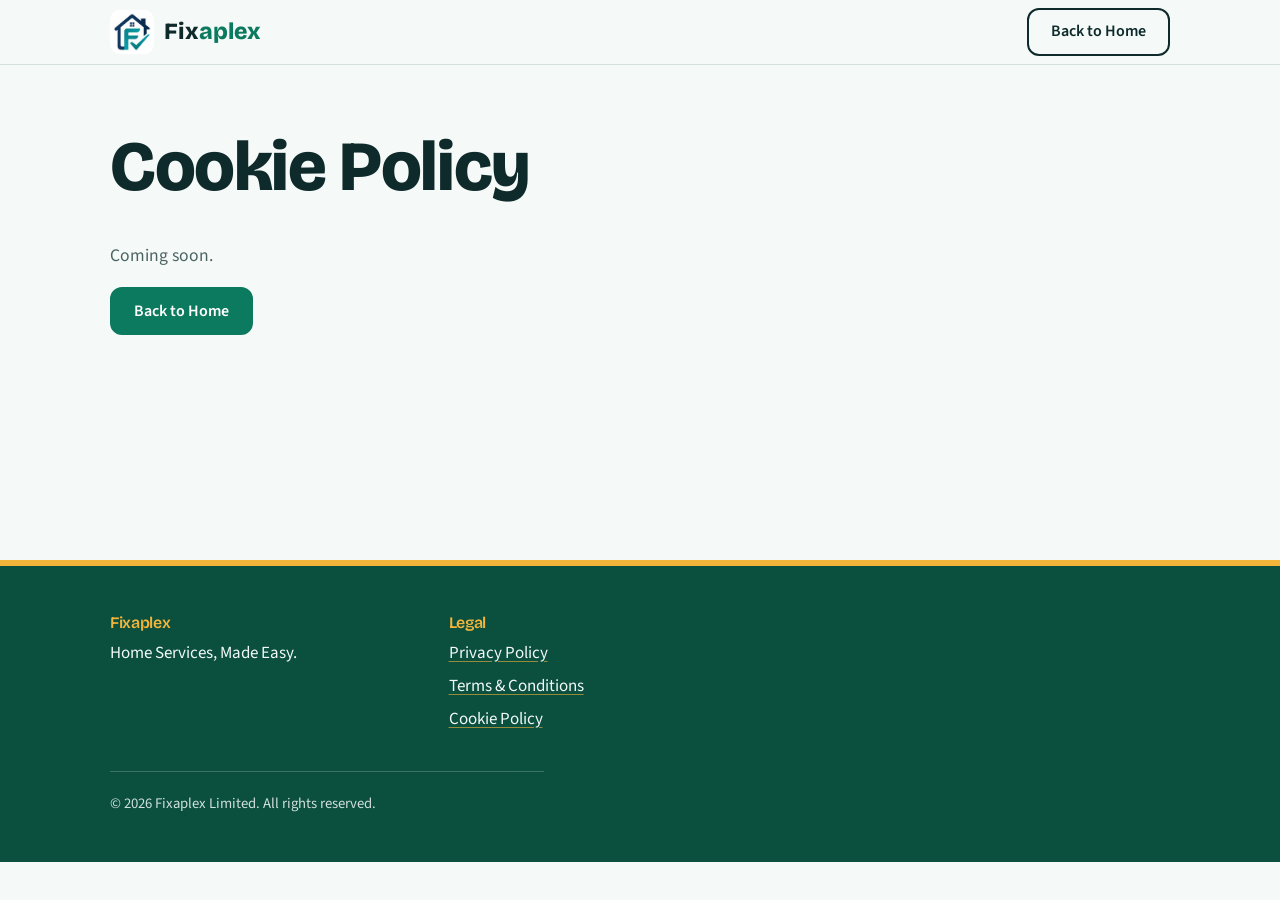
==== cookies.html @ 41e4da3f "update site code" ====
<!DOCTYPE html>
<html lang="en-IE">
<head>
<meta charset="utf-8">
<meta name="viewport" content="width=device-width, initial-scale=1, viewport-fit=cover">
<title>Cookie Policy | Fixaplex</title>
<meta name="robots" content="noindex">
<link rel="icon" href="img/WhatsApp Image 2026-10-07 at 10.31.33 AM.jpeg" type="image/png">
<link rel="stylesheet" href="https://fonts.googleapis.com/css2?family=Bricolage+Grotesque:wght@600;800&family=Source+Sans+3:wght@400;600&display=swap">
<link rel="stylesheet" href="css/styles.css">
</head>
<body>
<header>
 <div class="wrap bar">
  <a class="logo" href="index.html" aria-label="Fixaplex home"><img src="img/WhatsApp Image 2026-10-07 at 10.31.33 AM.jpeg" alt="" width="44" height="44"><span>Fix<b>aplex</b></span></a>
  <a class="btn ghost" href="index.html">Back to Home</a>
 </div>
</header>
<main>
 <section class="wrap legal">
  <h1>Cookie Policy</h1>
  <p class="lead">Coming soon.</p>
  <a class="btn" href="index.html">Back to Home</a>
 </section>
</main>
<footer>
 <div class="wrap">
  <div class="cols">
   <div><h3>Fixaplex</h3><p>Home Services, Made Easy.</p></div>
   <div><h3>Legal</h3><ul><li><a href="privacy.html">Privacy Policy</a></li><li><a href="terms.html">Terms &amp; Conditions</a></li><li><a href="cookies.html">Cookie Policy</a></li></ul></div>
  </div>
  <p class="small">© 2026 Fixaplex Limited. All rights reserved.</p>
 </div>
</footer>
</body>
</html>
---- css/styles.css ----
:root{--bg:#F5F9F7;--surface:#fff;--ink:#0E2A2B;--muted:#4A6362;--green:#0B7A5E;--on-green:#fff;--gold:#F2B53A;--line:#D3E1DC;--tint:#E3F0EB;
box-sizing:border-box;padding-top:env(safe-area-inset-top,0px);padding-bottom:env(safe-area-inset-bottom,0px)}
@media (prefers-color-scheme:dark){:root:not([data-theme="light"]){--bg:#0C1B1C;--surface:#132728;--ink:#EAF4F1;--muted:#A6BDB9;--green:#3FC59C;--on-green:#06241B;--line:#264240;--tint:#16302E}}
:root[data-theme="dark"]{--bg:#0C1B1C;--surface:#132728;--ink:#EAF4F1;--muted:#A6BDB9;--green:#3FC59C;--on-green:#06241B;--line:#264240;--tint:#16302E}
html{scroll-behavior:smooth;scroll-padding-top:72px}
*,*::before,*::after{box-sizing:border-box}
body{margin:0;background:var(--bg);color:var(--ink);font:400 17px/1.6 "Source Sans 3",system-ui,sans-serif}
h1,h2,h3{font-family:"Bricolage Grotesque",system-ui,sans-serif;line-height:1.1;margin:0 0 .5em;letter-spacing:-.02em}
h1{font-size:clamp(2.4rem,8vw,4.4rem);font-weight:800}
h2{font-size:clamp(1.7rem,4.5vw,2.5rem);font-weight:800}
h3{font-size:1.2rem;font-weight:600}
p{margin:0 0 1em;max-width:62ch}
a{color:inherit}
:focus-visible{outline:3px solid var(--gold);outline-offset:3px}
.wrap{max-width:1100px;margin:0 auto;padding:0 20px}
section{padding:30px 0}
.alt{background:var(--tint)}
.lead{color:var(--muted);font-size:1.1rem}
.btn{display:inline-flex;align-items:center;justify-content:center;min-height:48px;padding:0 22px;border-radius:12px;font-weight:600;text-decoration:none;border:2px solid var(--green);background:var(--green);color:var(--on-green);cursor:pointer;font-size:1rem;font-family:inherit}
.btn.ghost{background:transparent;color:var(--ink);border-color:var(--ink)}
.row{display:flex;flex-wrap:wrap;gap:12px;margin:20px 0}
header{position:sticky;top:0;z-index:10;background:var(--bg);border-bottom:1px solid var(--line);padding-top:env(safe-area-inset-top,0px)}
.bar{display:flex;align-items:center;justify-content:space-between;min-height:64px;gap:12px}
.logo{display:inline-flex;align-items:center;gap:10px;font-family:"Bricolage Grotesque",sans-serif;font-weight:800;font-size:1.45rem;text-decoration:none;color:var(--ink)}
.logo b{color:var(--green);font-weight:800}
.logo img{height:44px;width:auto;background:#fff;border-radius:10px;padding:3px}
nav ul{display:none;list-style:none;margin:0;padding:0;gap:18px}
nav a{text-decoration:none;font-weight:600;display:inline-block;padding:10px 4px}
#menu{display:inline-flex;min-height:44px;min-width:44px;align-items:center;justify-content:center;background:none;border:2px solid var(--line);border-radius:10px;color:var(--ink);font-size:1.3rem;cursor:pointer}
nav.open ul{display:flex;flex-direction:column;gap:0;position:absolute;left:0;right:0;top:100%;background:var(--bg);padding:4px 20px 8px;border-bottom:1px solid var(--line)}
nav.open li+li{border-top:1px solid var(--line)}
nav.open a{display:block;padding:11px 0;line-height:1.2}
.hdr-cta{display:none}
@media(min-width:1024px){nav ul{display:flex}#menu{display:none}.hdr-cta{display:inline-flex}}
.hero{display:grid;gap:40px;align-items:center;padding-top:48px}
@media(min-width:900px){.hero{grid-template-columns:1.2fr .8fr}}
.phone{justify-self:center;width:250px;border:8px solid var(--ink);border-radius:36px;background:var(--surface);padding:18px 14px;box-shadow:12px 12px 0 var(--gold)}
.phone .it{border:1px solid var(--line);border-radius:12px;padding:10px 12px;margin-bottom:10px;font-size:.92rem}
.phone .it b{display:block;font-family:"Bricolage Grotesque",sans-serif}
.phone .ok{background:var(--green);color:var(--on-green);border-color:var(--green);text-align:center;font-weight:600}
.grid{display:grid;gap:16px;margin-top:28px}
@media(min-width:700px){.g4{grid-template-columns:repeat(2,1fr)}}
@media(min-width:1000px){.g4{grid-template-columns:repeat(4,1fr)}.g3{grid-template-columns:repeat(3,1fr)}}
.card{background:var(--surface);border:1px solid var(--line);border-radius:14px;padding:22px}
.card p{color:var(--muted)}
.card .btn{margin-top:4px}
.steps{list-style:none;margin:28px 0;padding:0;counter-reset:s;display:grid;gap:14px}
.steps li{counter-increment:s;background:var(--surface);border:1px solid var(--line);border-radius:14px;padding:18px 18px 18px 64px;position:relative}
.steps li::before{content:counter(s);position:absolute;left:16px;top:16px;width:34px;height:34px;border-radius:50%;background:var(--gold);color:#0E2A2B;display:grid;place-items:center;font-weight:800}
.steps h3{margin-bottom:.2em}.steps p{margin:0;color:var(--muted)}
@media(min-width:1000px){.steps{grid-template-columns:repeat(5,1fr)}.steps li{padding:62px 16px 18px}.steps li::before{top:16px}}
/* Journey: vertical timeline on small screens, arrow strip on desktop */
.journey{list-style:none;padding:0;margin:24px 0;counter-reset:j}
.journey li{counter-increment:j;position:relative;padding:6px 0 22px 52px;font-weight:600;font-size:1.1rem;line-height:1.3}
.journey li::before{content:counter(j);position:absolute;left:0;top:0;width:36px;height:36px;border-radius:50%;background:var(--green);color:var(--on-green);display:grid;place-items:center;font-weight:800}
.journey li:not(:last-child)::after{content:"";position:absolute;left:17px;top:42px;bottom:4px;width:2px;background:var(--line)}
.journey li:last-child{padding-bottom:0}
.journey li:last-child::before{content:"\2713";background:var(--gold);color:#0E2A2B}
@media(min-width:900px){
.journey{display:flex;gap:8px}
.journey li{flex:1;text-align:center;background:var(--green);color:var(--on-green);clip-path:polygon(0 0,90% 0,100% 50%,90% 100%,0 100%,10% 50%);padding:14px 10px;font-size:1rem}
.journey li:last-child{padding-bottom:14px}
.journey li::before,.journey li::after{display:none}
}
.chips{display:flex;flex-wrap:wrap;gap:10px;list-style:none;padding:0;margin:20px 0}
.chips li{border:2px solid var(--green);border-radius:999px;padding:6px 16px;font-weight:600}
ul.ticks{padding-left:1.2em}ul.ticks li{margin-bottom:.4em}
details{background:var(--surface);border:1px solid var(--line);border-radius:12px;margin-bottom:10px}
summary{cursor:pointer;padding:16px 18px;min-height:48px;font-weight:600;list-style:none;display:flex;justify-content:space-between;gap:12px}
summary::after{content:"+";font-size:1.4rem;line-height:1}
details[open] summary::after{content:"−"}
details>div{padding:0 18px 6px}
/* FAQ: whole list collapsed until the heading is tapped */
.faq-all{background:none;border:0;border-radius:0;margin:0}
.faq-all>summary{padding:8px 0;min-height:0;border-bottom:2px solid var(--line)}
.faq-all>summary h2{margin:0}
.faq-all>summary::after{font-size:2rem;color:var(--green)}
.faq-all>.faq-list{padding:20px 0 0}
label{font-weight:600;display:grid;gap:6px}
input,select,textarea{font:inherit;color:var(--ink);background:var(--surface);border:2px solid var(--line);border-radius:10px;padding:12px;min-height:48px;width:100%}
.hp{position:absolute;left:-9999px}
#fmsg{font-weight:600}
footer{background:#0B4F3F;color:#F2FAF7;padding:48px 0 32px;border-top:6px solid var(--gold)}
footer a{color:inherit;text-decoration-color:rgba(242,181,58,.6);text-underline-offset:3px}
footer a:hover{color:var(--gold)}
footer .cols{display:grid;gap:28px}
@media(min-width:800px){footer .cols{grid-template-columns:1.4fr 1fr 1fr 1fr}}
footer ul{list-style:none;padding:0;margin:0}footer li{margin-bottom:6px}footer h3{font-size:1rem;color:var(--gold)}
footer .small{margin-top:32px;padding-top:20px;border-top:1px solid rgba(242,250,247,.25);opacity:.85;font-size:.92rem}
.stores{display:flex;flex-wrap:wrap;gap:12px}
.mobile-only{display:none}
@media(prefers-reduced-motion:reduce){html{scroll-behavior:auto}}

.legal{min-height:55vh;padding-top:64px;padding-bottom:64px}
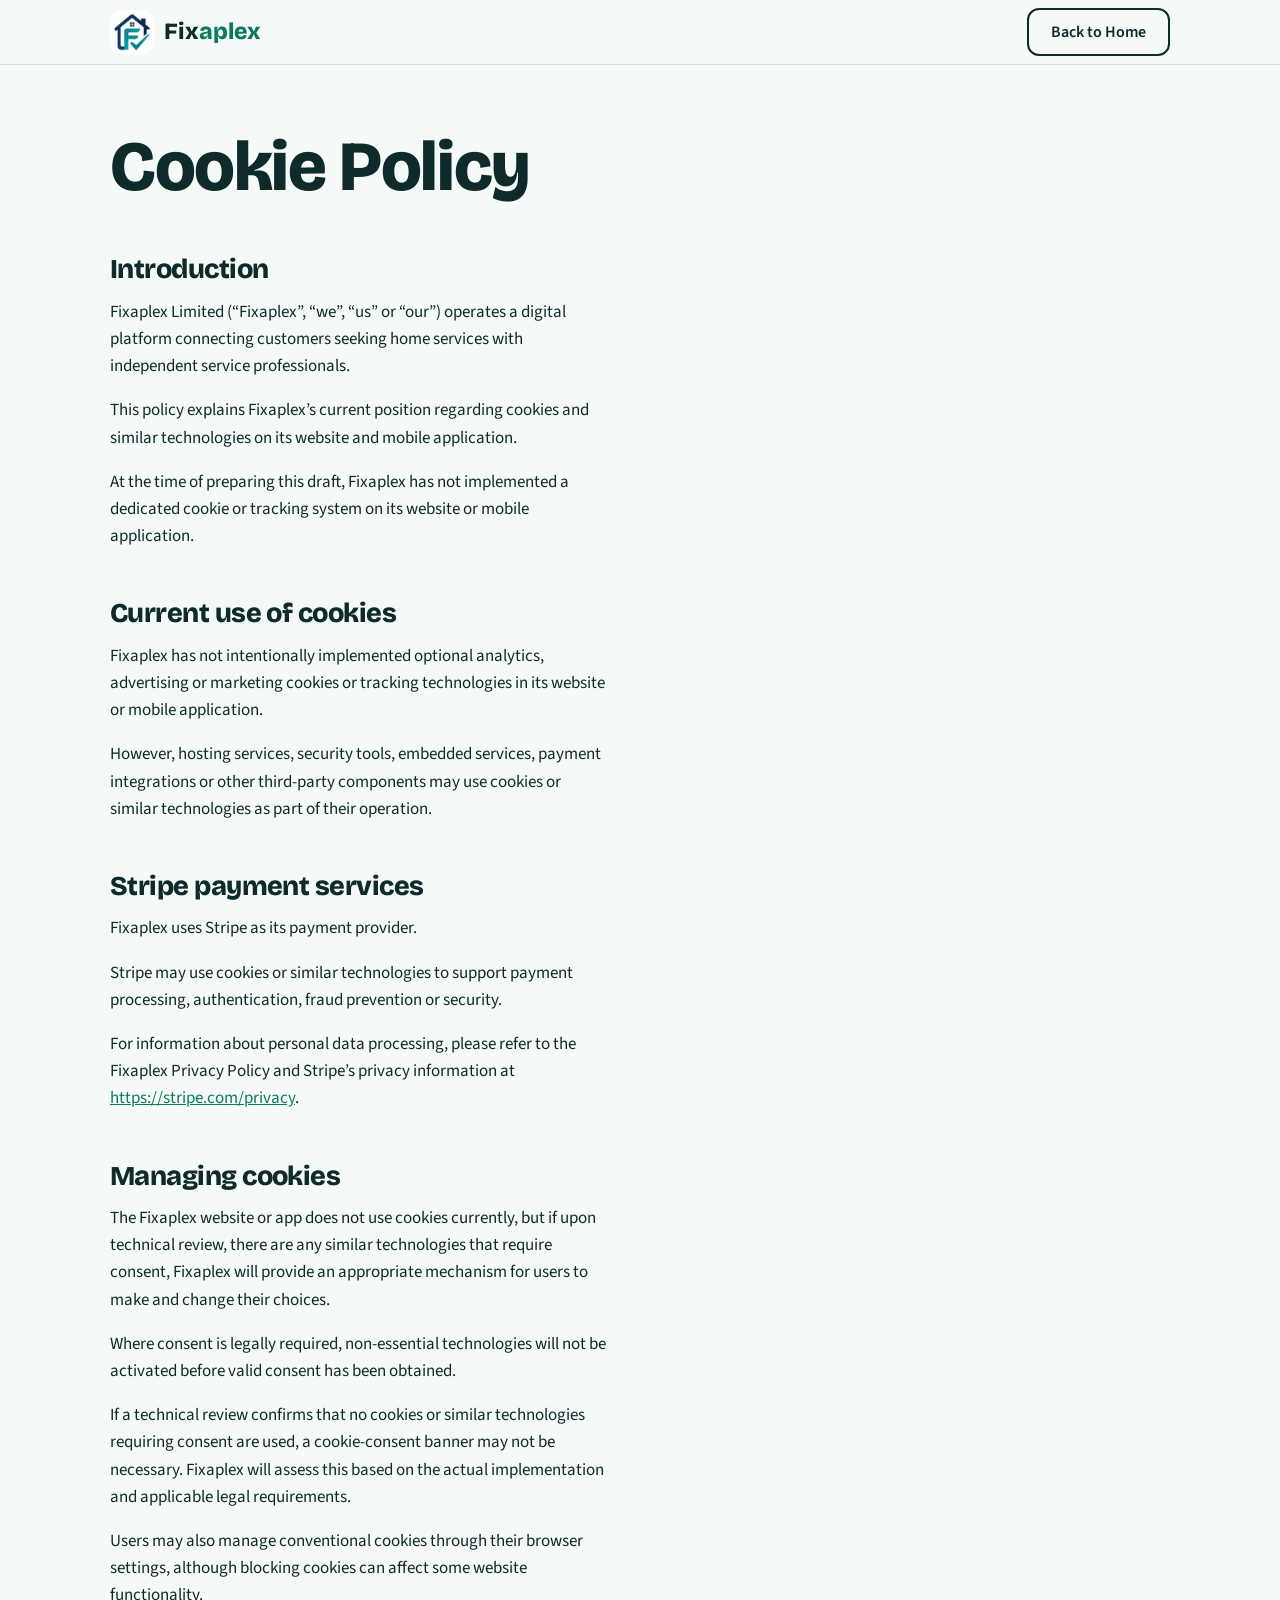
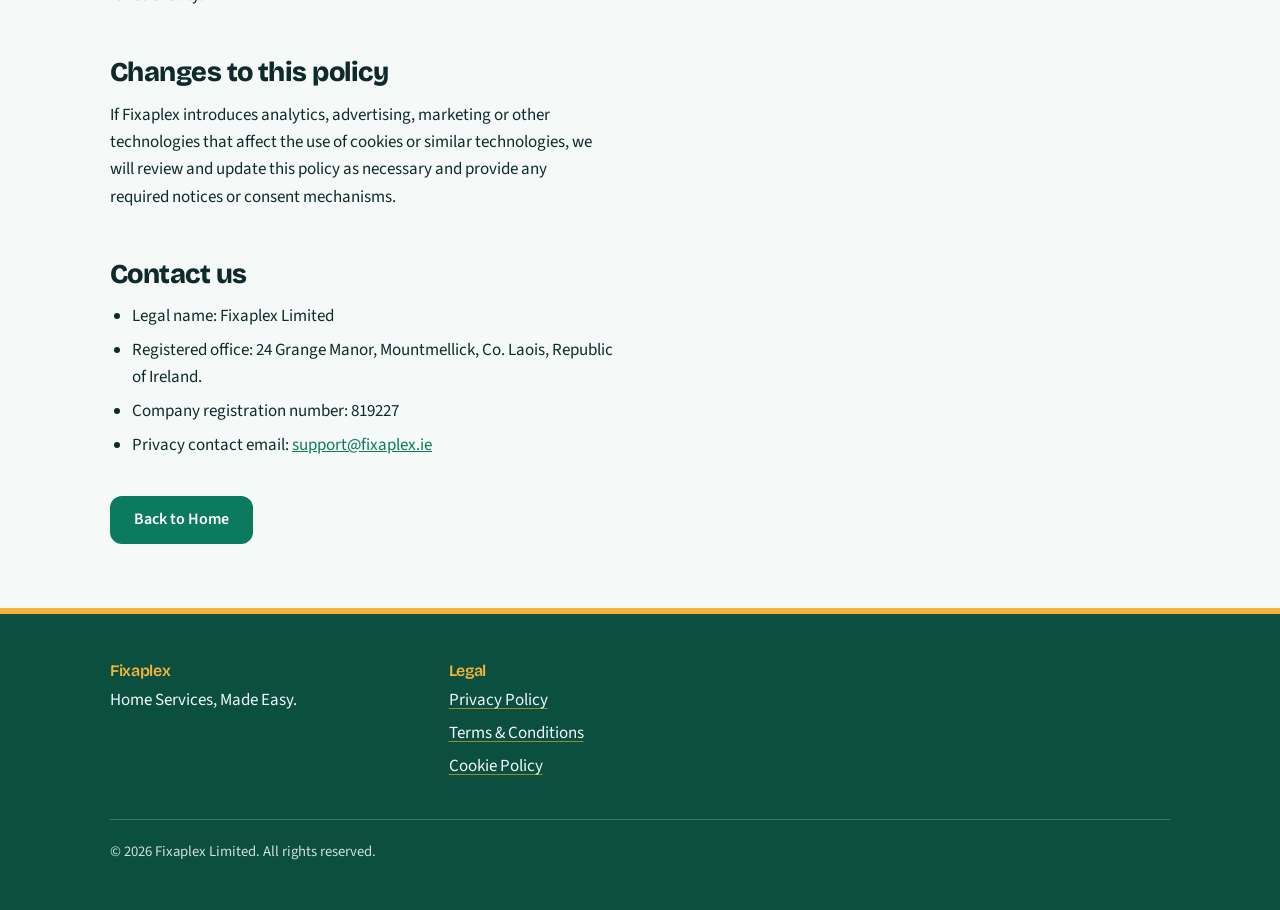
==== commit 43e65662: "update site code" ====
--- a/cookies.html
+++ b/cookies.html
@@ -17,9 +17,61 @@
  </div>
 </header>
 <main>
- <section class="wrap legal">
+<section class="wrap legal">
   <h1>Cookie Policy</h1>
-  <p class="lead">Coming soon.</p>
+  <div class="legal-body">
+<h2>Introduction</h2>
+<p>Fixaplex Limited (“Fixaplex”, “we”, “us” or “our”) operates a digital
+platform connecting customers seeking home services with independent
+service professionals.</p>
+<p>This policy explains Fixaplex’s current position regarding cookies
+and similar technologies on its website and mobile application.</p>
+<p>At the time of preparing this draft, Fixaplex has not implemented a
+dedicated cookie or tracking system on its website or mobile
+application.</p>
+<h2>Current use of cookies</h2>
+<p>Fixaplex has not intentionally implemented optional analytics,
+advertising or marketing cookies or tracking technologies in its website
+or mobile application.</p>
+<p>However, hosting services, security tools, embedded services, payment
+integrations or other third-party components may use cookies or similar
+technologies as part of their operation.</p>
+<h2>Stripe payment services</h2>
+<p>Fixaplex uses Stripe as its payment provider.</p>
+<p>Stripe may use cookies or similar technologies to support payment
+processing, authentication, fraud prevention or security.</p>
+<p>For information about personal data processing, please refer to the
+Fixaplex Privacy Policy and Stripe’s privacy information at <a
+href="privacy.html">https://stripe.com/privacy</a>.</p>
+<h2>Managing cookies</h2>
+<p>The Fixaplex website or app does not use cookies currently, but if
+upon technical review, there are any similar technologies that require
+consent, Fixaplex will provide an appropriate mechanism for users to
+make and change their choices.</p>
+<p>Where consent is legally required, non-essential technologies will
+not be activated before valid consent has been obtained.</p>
+<p>If a technical review confirms that no cookies or similar
+technologies requiring consent are used, a cookie-consent banner may not
+be necessary. Fixaplex will assess this based on the actual
+implementation and applicable legal requirements.</p>
+<p>Users may also manage conventional cookies through their browser
+settings, although blocking cookies can affect some website
+functionality.</p>
+<h2>Changes to this policy</h2>
+<p>If Fixaplex introduces analytics, advertising, marketing or other
+technologies that affect the use of cookies or similar technologies, we
+will review and update this policy as necessary and provide any required
+notices or consent mechanisms.</p>
+<h2> Contact us</h2>
+<ul>
+<li><p>Legal name: Fixaplex Limited</p></li>
+<li><p>Registered office: 24 Grange Manor, Mountmellick, Co. Laois,
+Republic of Ireland.</p></li>
+<li><p>Company registration number: 819227</p></li>
+<li><p>Privacy contact email: <a
+href="mailto:support@fixaplex.ie">support@fixaplex.ie</a></p></li>
+</ul>
+  </div>
   <a class="btn" href="index.html">Back to Home</a>
  </section>
 </main>
--- a/css/styles.css
+++ b/css/styles.css
@@ -10,13 +10,17 @@
 h2{font-size:clamp(1.7rem,4.5vw,2.5rem);font-weight:800}
 h3{font-size:1.2rem;font-weight:600}
 p{margin:0 0 1em;max-width:62ch}
+p,ul.ticks li{text-align:left;hyphens:none;-webkit-hyphens:none}
+/* Justify only wide, full-width paragraphs; narrow text (phones, cards) stays left-aligned so word gaps stay even */
+@media(min-width:900px){p,ul.ticks li{text-align:justify;text-align-last:left}.card p,.steps p,footer p{text-align:left}}
+#fmsg{text-align:left;hyphens:none}
 a{color:inherit}
 :focus-visible{outline:3px solid var(--gold);outline-offset:3px}
 .wrap{max-width:1100px;margin:0 auto;padding:0 20px}
 section{padding:30px 0}
 .alt{background:var(--tint)}
 .lead{color:var(--muted);font-size:1.1rem}
-.btn{display:inline-flex;align-items:center;justify-content:center;min-height:48px;padding:0 22px;border-radius:12px;font-weight:600;text-decoration:none;border:2px solid var(--green);background:var(--green);color:var(--on-green);cursor:pointer;font-size:1rem;font-family:inherit}
+.btn{text-align:center;line-height:1.3;display:inline-flex;align-items:center;justify-content:center;min-height:48px;padding:0 22px;border-radius:12px;font-weight:600;text-decoration:none;border:2px solid var(--green);background:var(--green);color:var(--on-green);cursor:pointer;font-size:1rem;font-family:inherit}
 .btn.ghost{background:transparent;color:var(--ink);border-color:var(--ink)}
 .row{display:flex;flex-wrap:wrap;gap:12px;margin:20px 0}
 header{position:sticky;top:0;z-index:10;background:var(--bg);border-bottom:1px solid var(--line);padding-top:env(safe-area-inset-top,0px)}
@@ -32,7 +36,7 @@
 nav.open a{display:block;padding:11px 0;line-height:1.2}
 .hdr-cta{display:none}
 @media(min-width:1024px){nav ul{display:flex}#menu{display:none}.hdr-cta{display:inline-flex}}
-.hero{display:grid;gap:40px;align-items:center;padding-top:48px}
+.hero{display:grid;gap:40px;align-items:center;padding-top:16px}
 @media(min-width:900px){.hero{grid-template-columns:1.2fr .8fr}}
 .phone{justify-self:center;width:250px;border:8px solid var(--ink);border-radius:36px;background:var(--surface);padding:18px 14px;box-shadow:12px 12px 0 var(--gold)}
 .phone .it{border:1px solid var(--line);border-radius:12px;padding:10px 12px;margin-bottom:10px;font-size:.92rem}
@@ -48,7 +52,7 @@
 .steps li{counter-increment:s;background:var(--surface);border:1px solid var(--line);border-radius:14px;padding:18px 18px 18px 64px;position:relative}
 .steps li::before{content:counter(s);position:absolute;left:16px;top:16px;width:34px;height:34px;border-radius:50%;background:var(--gold);color:#0E2A2B;display:grid;place-items:center;font-weight:800}
 .steps h3{margin-bottom:.2em}.steps p{margin:0;color:var(--muted)}
-@media(min-width:1000px){.steps{grid-template-columns:repeat(5,1fr)}.steps li{padding:62px 16px 18px}.steps li::before{top:16px}}
+@media(min-width:1000px){.steps{grid-template-columns:repeat(6,1fr);gap:10px}.steps li{padding:62px 12px 18px}.steps h3{font-size:1.05rem}.steps li::before{top:16px}}
 /* Journey: vertical timeline on small screens, arrow strip on desktop */
 .journey{list-style:none;padding:0;margin:24px 0;counter-reset:j}
 .journey li{counter-increment:j;position:relative;padding:6px 0 22px 52px;font-weight:600;font-size:1.1rem;line-height:1.3}
@@ -76,6 +80,7 @@
 .faq-all>summary h2{margin:0}
 .faq-all>summary::after{font-size:2rem;color:var(--green)}
 .faq-all>.faq-list{padding:20px 0 0}
+form{display:grid;gap:14px;max-width:520px}
 label{font-weight:600;display:grid;gap:6px}
 input,select,textarea{font:inherit;color:var(--ink);background:var(--surface);border:2px solid var(--line);border-radius:10px;padding:12px;min-height:48px;width:100%}
 .hp{position:absolute;left:-9999px}
@@ -86,9 +91,98 @@
 footer .cols{display:grid;gap:28px}
 @media(min-width:800px){footer .cols{grid-template-columns:1.4fr 1fr 1fr 1fr}}
 footer ul{list-style:none;padding:0;margin:0}footer li{margin-bottom:6px}footer h3{font-size:1rem;color:var(--gold)}
-footer .small{margin-top:32px;padding-top:20px;border-top:1px solid rgba(242,250,247,.25);opacity:.85;font-size:.92rem}
+footer .small{max-width:none;margin-top:32px;padding-top:20px;border-top:1px solid rgba(242,250,247,.25);opacity:.85;font-size:.92rem}
 .stores{display:flex;flex-wrap:wrap;gap:12px}
 .mobile-only{display:none}
 @media(prefers-reduced-motion:reduce){html{scroll-behavior:auto}}
 
-.legal{min-height:55vh;padding-top:64px;padding-bottom:64px}+.legal{min-height:55vh;padding-top:64px;padding-bottom:64px}
+.ico{display:block;color:var(--green);margin:10px 0 12px}
+
+
+.steps p{text-align:left;hyphens:none;-webkit-hyphens:none}
+.steps h3{font-size:1.15rem}
+@media(min-width:1000px){
+.steps{grid-template-columns:repeat(6,1fr);gap:0 10px}
+.steps li{padding:62px 12px 18px;display:grid;grid-row:span 3;grid-template-rows:subgrid;row-gap:0}
+.steps h3{font-size:1.05rem;margin-bottom:.4em}
+.steps .ico{margin:6px 0 12px}
+.steps p{font-size:.95rem;line-height:1.5}
+}
+@supports not (grid-template-rows:subgrid){@media(min-width:1000px){.steps h3{min-height:2.4em}}}
+@media(min-width:700px) and (max-width:999px){.g3{grid-template-columns:repeat(2,1fr)}}
+
+#why{padding-bottom:20px}
+.journey{margin-bottom:0}
+#professionals{padding-top:10px}
+.row,.stores{display:grid;grid-auto-flow:column;grid-auto-columns:1fr;width:max-content;max-width:100%;gap:12px}
+@media(max-width:560px){.row,.stores{grid-auto-flow:row;grid-auto-columns:auto}}
+.br-sm{display:none}
+@media(max-width:560px){
+.br-sm{display:inline}
+.btn-2line{line-height:1.25;padding:10px 28px;min-height:60px;box-shadow:0 4px 0 rgba(0,0,0,.28)}
+}
+
+.stores{align-items:center}
+.badge{display:inline-block;line-height:0;justify-self:start}
+.badge img{display:block;height:54px;width:auto;border-radius:12px}
+
+.pro h3{font-size:1.25rem;margin-top:.2em}
+.pro ul.ticks li{margin-bottom:.7em;padding-left:.2em}
+.pro ul.ticks li::marker{color:var(--green)}
+.pro ul.ticks strong{color:var(--green)}
+
+.assist{margin-top:10px;background:var(--surface);border:1px solid var(--line);border-radius:14px;padding:20px}
+.assist-head{display:flex;gap:14px;align-items:center;margin-bottom:16px}
+.assist-ico{flex:none;width:56px;height:56px;border-radius:50%;background:var(--tint);color:var(--green);display:grid;place-items:center}
+.assist-ico svg{width:28px;height:28px}
+.assist h3{margin:0 0 .2em;color:var(--green)}
+.assist p{margin:0;color:var(--muted);text-align:left}
+.assist-btns{display:flex;flex-wrap:wrap;gap:10px}
+.abtn{flex:1 1 130px;display:inline-flex;align-items:center;justify-content:center;gap:8px;min-height:48px;border-radius:12px;color:#fff;font-weight:600;text-decoration:none}
+.abtn.wa{background:#168A43}.abtn.call{background:#0B4F3F}.abtn.mail{background:#1F5FBF}
+.abtn:hover{filter:brightness(1.1)}
+
+.btn{gap:10px}
+.btn svg{flex:none;width:22px;height:22px}
+
+.card .btn{padding:0 16px;gap:8px;font-size:.95rem}
+.card .btn svg{width:20px;height:20px}
+/* Service cards: buttons line up at the bottom, and fill the card on desktop where cards are narrow */
+#services .card{display:flex;flex-direction:column}
+#services .card .btn{margin-top:auto;align-self:flex-start}
+@media(min-width:1000px){#services .card .btn{align-self:stretch}}
+
+/* Social buttons in the support card */
+.assist-social-label{margin:20px 0 10px;padding-top:16px;border-top:1px solid var(--line);color:var(--muted);font-weight:600;font-size:.95rem}
+.assist-social{display:flex;flex-wrap:wrap;gap:10px}
+.abtn.fb{background:#1A5FB4}
+.abtn.ig{background:linear-gradient(45deg,#D6336C,#7B2FBE)}
+.abtn.tt{background:#111;box-shadow:inset 0 0 0 1px rgba(255,255,255,.28)}
+.abtn.lin{background:#0A66C2}
+
+.hero-bg{padding:44px 0 60px;color:#fff;background:
+ linear-gradient(90deg,rgba(7,30,28,.62) 0%,rgba(7,30,28,.15) 68%),
+ linear-gradient(180deg,rgba(7,30,28,.05) 0%,rgba(7,30,28,.28) 100%),
+ url("../img/hero.jpeg") center 28%/cover no-repeat,
+ linear-gradient(135deg,#0B4F3F 0%,#0C1B1C 100%)}
+.hero-bg .hero{padding-top:0;padding-bottom:0}
+.hero-bg h1,.hero-bg p{color:#fff}
+.hero-bg .lead{color:rgba(255,255,255,.9)}
+.hero-bg .btn.ghost{color:#fff;border-color:#fff}
+.hero-bg .phone{border-color:#fff;color:var(--ink)}
+/* On wide screens the photo is cropped to a thin band, so aim it at the technician's head and hands */
+@media(min-width:900px){.hero-bg{background-position:0 0,0 0,center 14%,0 0}}
+/* Service card photos: full-width image at the top of each card */
+#services .card{overflow:hidden;padding-top:0}
+.svc-img{display:block;width:calc(100% + 44px);max-width:none;height:auto;aspect-ratio:8/5;object-fit:cover;object-position:50% 15%;margin:0 -22px 18px}
+
+
+.legal-body{max-width:78ch;margin:8px 0 36px}
+.legal-body p,.legal-body li{text-align:left;hyphens:none}
+.legal-body h2{font-size:clamp(1.3rem,3.4vw,1.7rem);margin:1.8em 0 .5em}
+.legal-body h3{font-size:1.1rem;margin:1.4em 0 .4em;color:var(--green)}
+.legal-body ul,.legal-body ol{padding-left:1.3em;margin:0 0 1em}
+.legal-body li{margin-bottom:.4em}
+.legal-body li p{margin:0}
+.legal-body a{color:var(--green);overflow-wrap:anywhere}
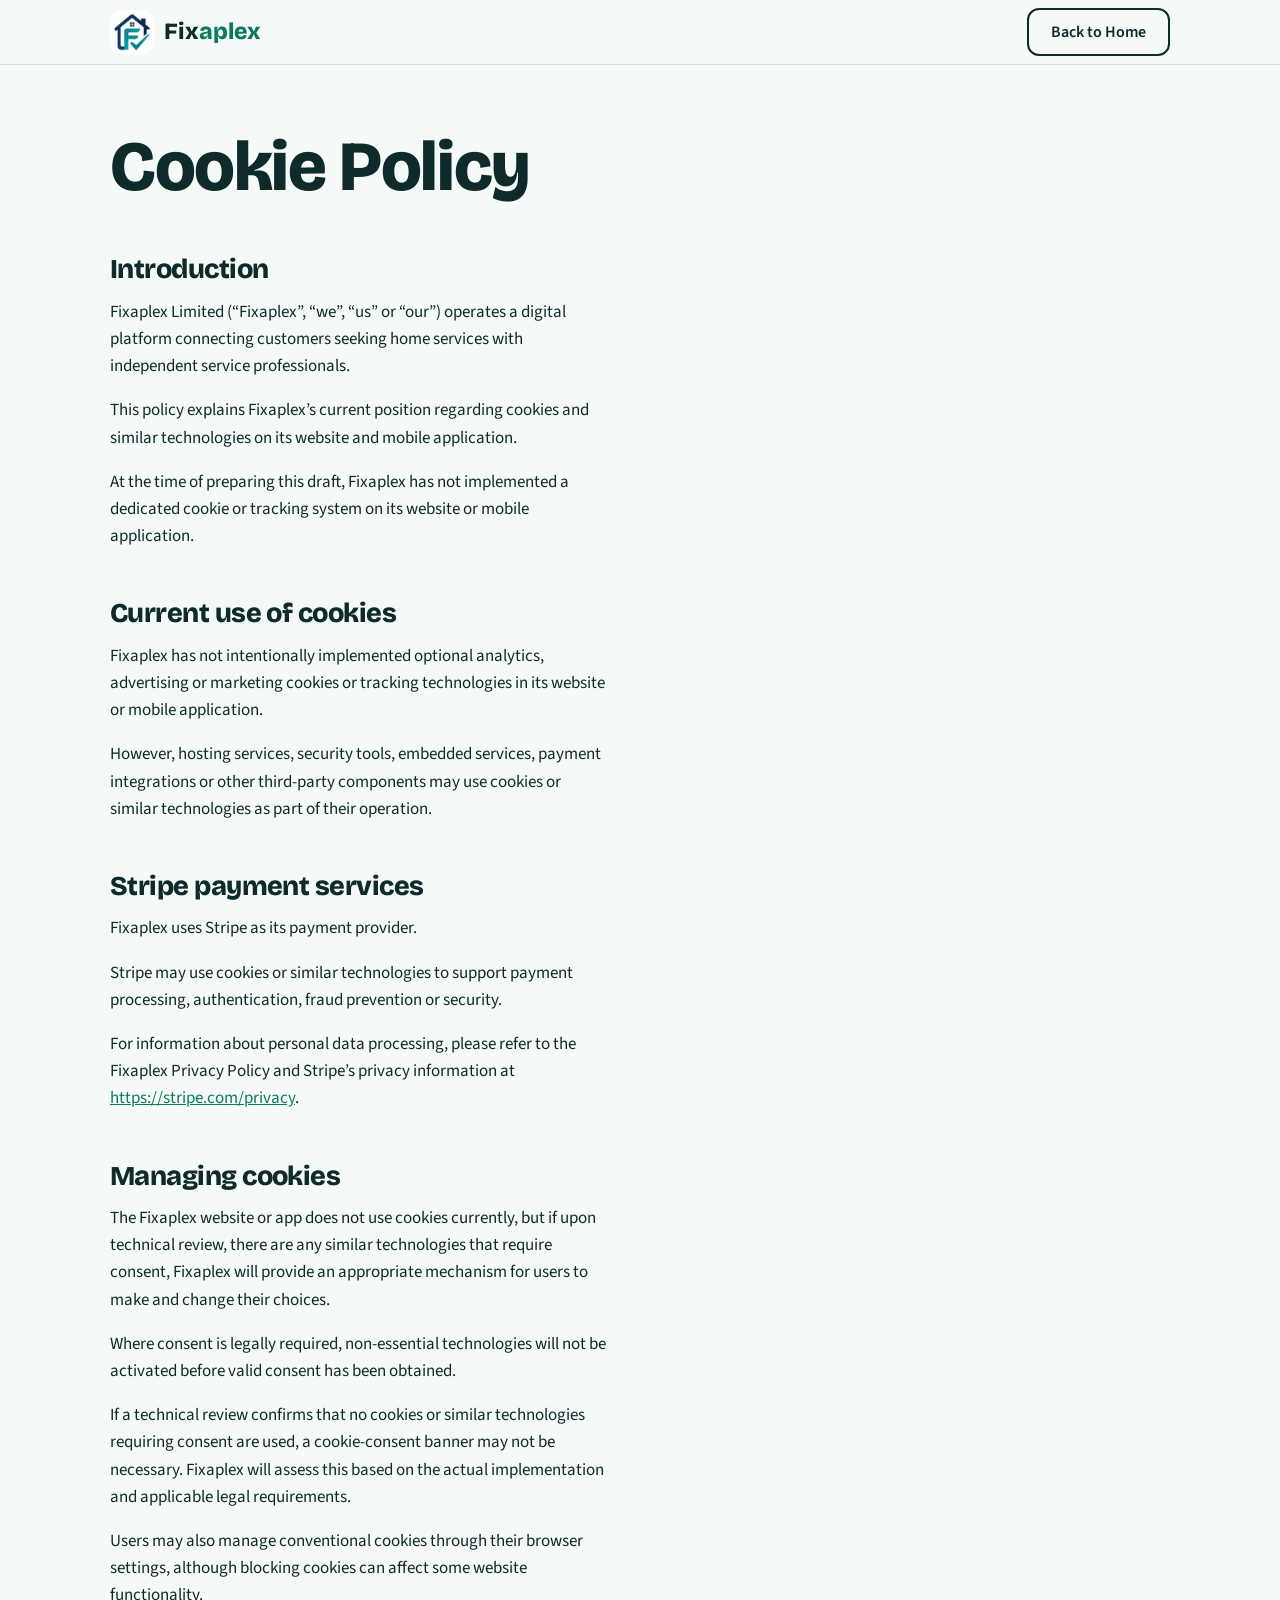
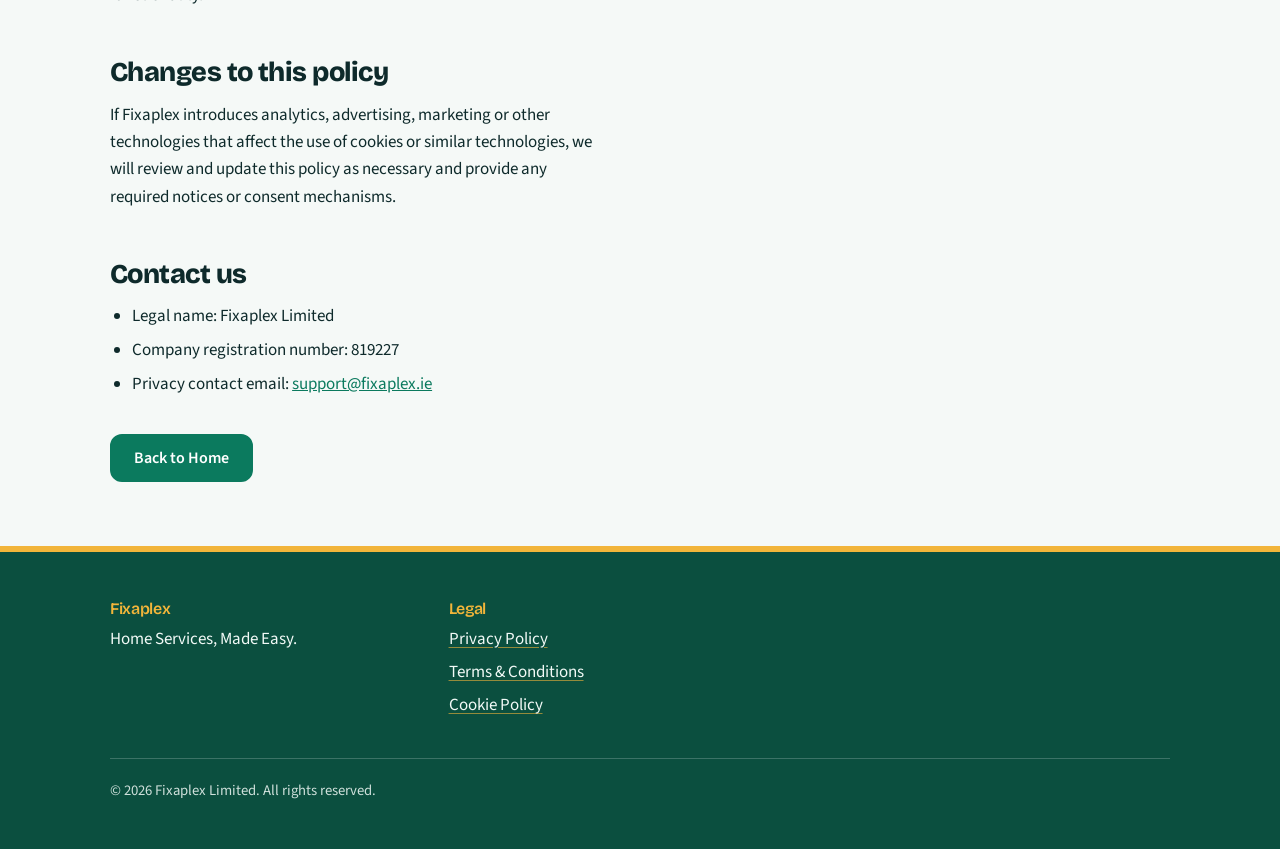
==== commit 7e503956: "update site code" ====
--- a/cookies.html
+++ b/cookies.html
@@ -65,8 +65,8 @@
 <h2> Contact us</h2>
 <ul>
 <li><p>Legal name: Fixaplex Limited</p></li>
-<li><p>Registered office: 24 Grange Manor, Mountmellick, Co. Laois,
-Republic of Ireland.</p></li>
+<!-- <li><p>Registered office: 24 Grange Manor, Mountmellick, Co. Laois,
+Republic of Ireland.</p></li> -->
 <li><p>Company registration number: 819227</p></li>
 <li><p>Privacy contact email: <a
 href="mailto:support@fixaplex.ie">support@fixaplex.ie</a></p></li>
